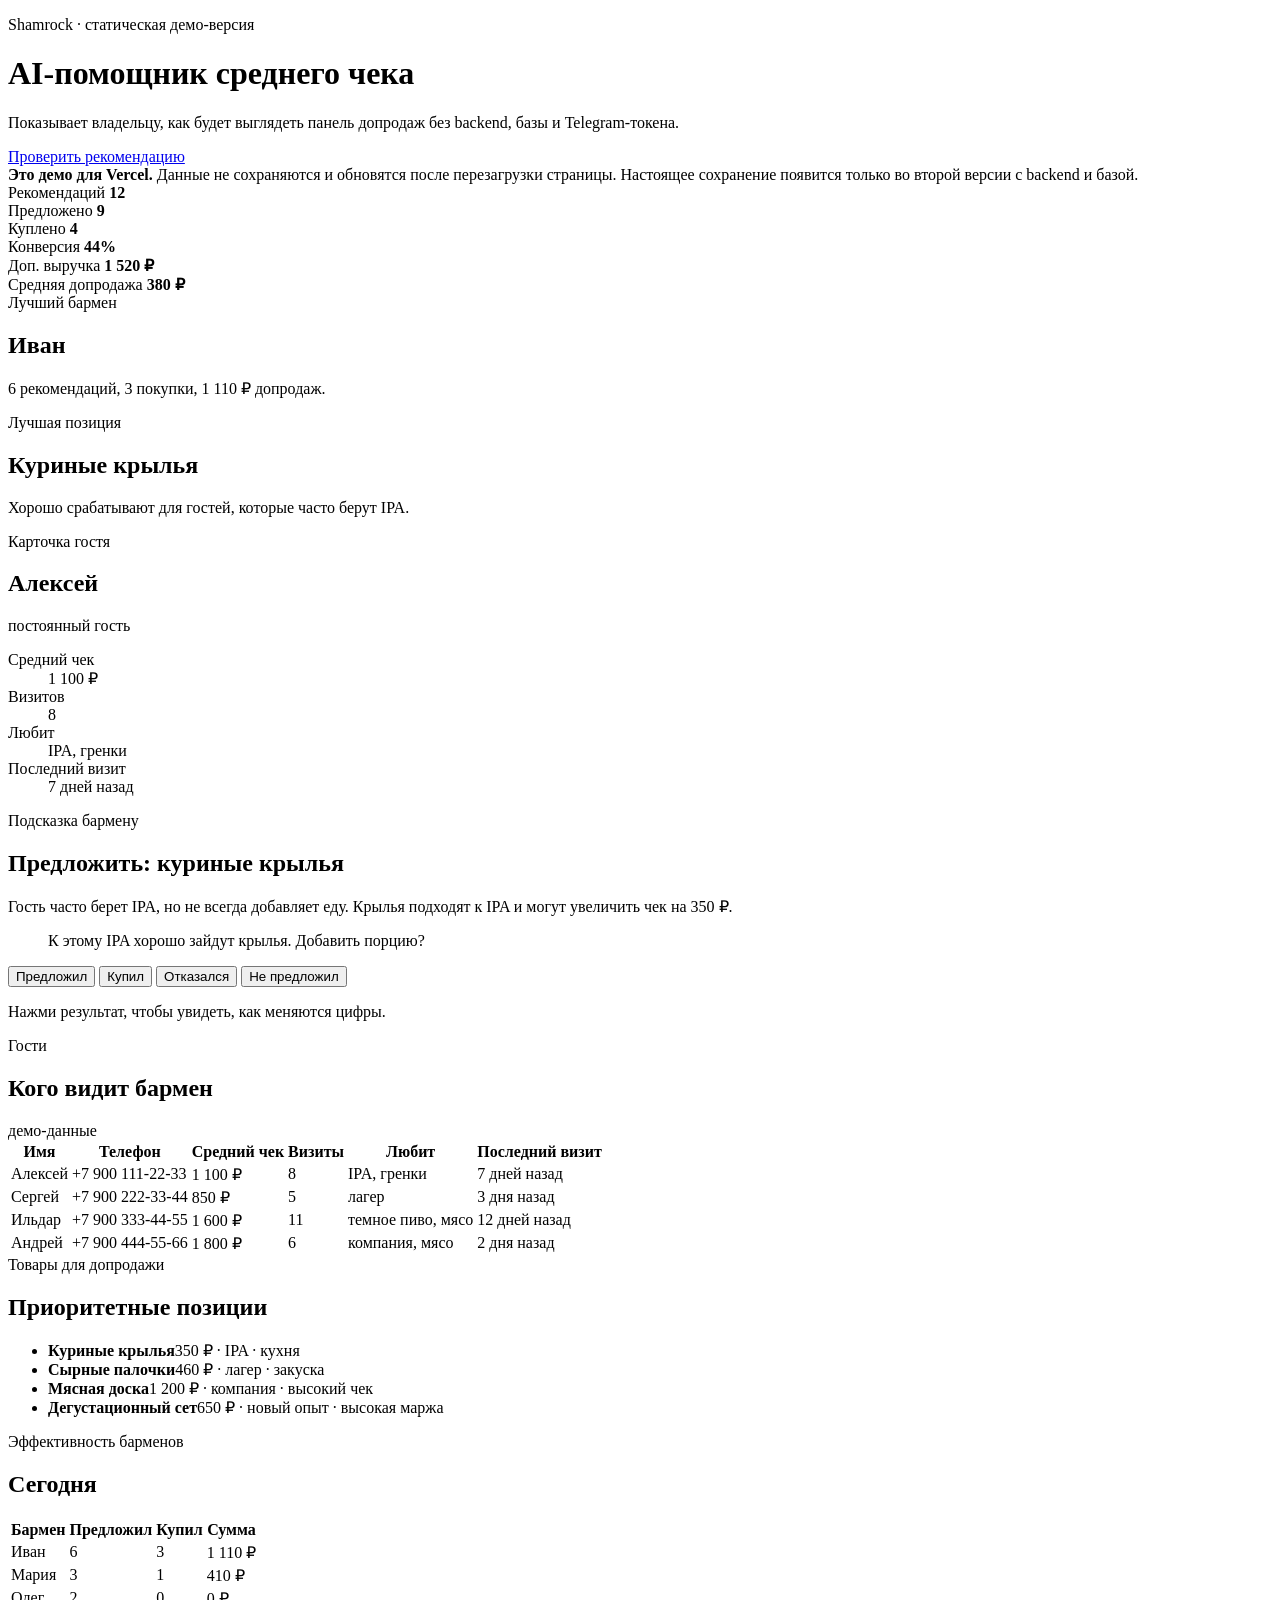
==== index.html @ 9e8e4068 "Add static Shamrock demo page" ====
<!doctype html>
<html lang="ru">
  <head>
    <meta charset="utf-8">
    <meta name="viewport" content="width=device-width, initial-scale=1">
    <title>Shamrock AI Assistant · Demo</title>
    <link rel="stylesheet" href="/assets/static.css">
  </head>
  <body>
    <header class="topbar">
      <div>
        <p class="eyebrow">Shamrock · статическая демо-версия</p>
        <h1>AI-помощник среднего чека</h1>
        <p class="lead">Показывает владельцу, как будет выглядеть панель допродаж без backend, базы и Telegram-токена.</p>
      </div>
      <a class="primary-link" href="#recommendation">Проверить рекомендацию</a>
    </header>

    <main class="shell">
      <section class="notice">
        <strong>Это демо для Vercel.</strong>
        Данные не сохраняются и обновятся после перезагрузки страницы. Настоящее сохранение появится только во второй версии с backend и базой.
      </section>

      <section class="metrics" aria-label="Показатели за сегодня">
        <article class="metric-card">
          <span>Рекомендаций</span>
          <strong id="metric-total">12</strong>
        </article>
        <article class="metric-card">
          <span>Предложено</span>
          <strong id="metric-offered">9</strong>
        </article>
        <article class="metric-card metric-good">
          <span>Куплено</span>
          <strong id="metric-bought">4</strong>
        </article>
        <article class="metric-card metric-good">
          <span>Конверсия</span>
          <strong id="metric-conversion">44%</strong>
        </article>
        <article class="metric-card metric-good">
          <span>Доп. выручка</span>
          <strong id="metric-revenue">1 520 ₽</strong>
        </article>
        <article class="metric-card">
          <span>Средняя допродажа</span>
          <strong id="metric-average">380 ₽</strong>
        </article>
      </section>

      <section class="grid two">
        <article class="panel">
          <span class="panel-label">Лучший бармен</span>
          <h2>Иван</h2>
          <p>6 рекомендаций, 3 покупки, 1 110 ₽ допродаж.</p>
        </article>
        <article class="panel">
          <span class="panel-label">Лучшая позиция</span>
          <h2>Куриные крылья</h2>
          <p>Хорошо срабатывают для гостей, которые часто берут IPA.</p>
        </article>
      </section>

      <section class="grid two" id="recommendation">
        <article class="panel recommendation-card">
          <div class="card-head">
            <div>
              <span class="panel-label">Карточка гостя</span>
              <h2>Алексей</h2>
            </div>
            <span class="badge">постоянный гость</span>
          </div>
          <dl class="guest-facts">
            <div><dt>Средний чек</dt><dd>1 100 ₽</dd></div>
            <div><dt>Визитов</dt><dd>8</dd></div>
            <div><dt>Любит</dt><dd>IPA, гренки</dd></div>
            <div><dt>Последний визит</dt><dd>7 дней назад</dd></div>
          </dl>
        </article>

        <article class="panel recommendation-card">
          <span class="panel-label">Подсказка бармену</span>
          <h2>Предложить: куриные крылья</h2>
          <p>Гость часто берет IPA, но не всегда добавляет еду. Крылья подходят к IPA и могут увеличить чек на 350 ₽.</p>
          <blockquote>К этому IPA хорошо зайдут крылья. Добавить порцию?</blockquote>
          <div class="result-actions" aria-label="Результат рекомендации">
            <button data-result="offered">Предложил</button>
            <button data-result="bought" data-amount="350">Купил</button>
            <button data-result="rejected">Отказался</button>
            <button data-result="not_offered">Не предложил</button>
          </div>
          <p class="status-line" id="status-line">Нажми результат, чтобы увидеть, как меняются цифры.</p>
        </article>
      </section>

      <section class="panel">
        <div class="section-head">
          <div>
            <span class="panel-label">Гости</span>
            <h2>Кого видит бармен</h2>
          </div>
          <span class="muted">демо-данные</span>
        </div>
        <div class="table-wrap">
          <table>
            <thead>
              <tr><th>Имя</th><th>Телефон</th><th>Средний чек</th><th>Визиты</th><th>Любит</th><th>Последний визит</th></tr>
            </thead>
            <tbody>
              <tr><td>Алексей</td><td>+7 900 111-22-33</td><td>1 100 ₽</td><td>8</td><td>IPA, гренки</td><td>7 дней назад</td></tr>
              <tr><td>Сергей</td><td>+7 900 222-33-44</td><td>850 ₽</td><td>5</td><td>лагер</td><td>3 дня назад</td></tr>
              <tr><td>Ильдар</td><td>+7 900 333-44-55</td><td>1 600 ₽</td><td>11</td><td>темное пиво, мясо</td><td>12 дней назад</td></tr>
              <tr><td>Андрей</td><td>+7 900 444-55-66</td><td>1 800 ₽</td><td>6</td><td>компания, мясо</td><td>2 дня назад</td></tr>
            </tbody>
          </table>
        </div>
      </section>

      <section class="grid two">
        <article class="panel">
          <span class="panel-label">Товары для допродажи</span>
          <h2>Приоритетные позиции</h2>
          <ul class="list">
            <li><strong>Куриные крылья</strong><span>350 ₽ · IPA · кухня</span></li>
            <li><strong>Сырные палочки</strong><span>460 ₽ · лагер · закуска</span></li>
            <li><strong>Мясная доска</strong><span>1 200 ₽ · компания · высокий чек</span></li>
            <li><strong>Дегустационный сет</strong><span>650 ₽ · новый опыт · высокая маржа</span></li>
          </ul>
        </article>

        <article class="panel">
          <span class="panel-label">Эффективность барменов</span>
          <h2>Сегодня</h2>
          <div class="table-wrap compact">
            <table>
              <thead><tr><th>Бармен</th><th>Предложил</th><th>Купил</th><th>Сумма</th></tr></thead>
              <tbody>
                <tr><td>Иван</td><td>6</td><td>3</td><td>1 110 ₽</td></tr>
                <tr><td>Мария</td><td>3</td><td>1</td><td>410 ₽</td></tr>
                <tr><td>Олег</td><td>2</td><td>0</td><td>0 ₽</td></tr>
              </tbody>
            </table>
          </div>
        </article>
      </section>
    </main>

    <script src="/assets/static-app.js"></script>
  </body>
</html>
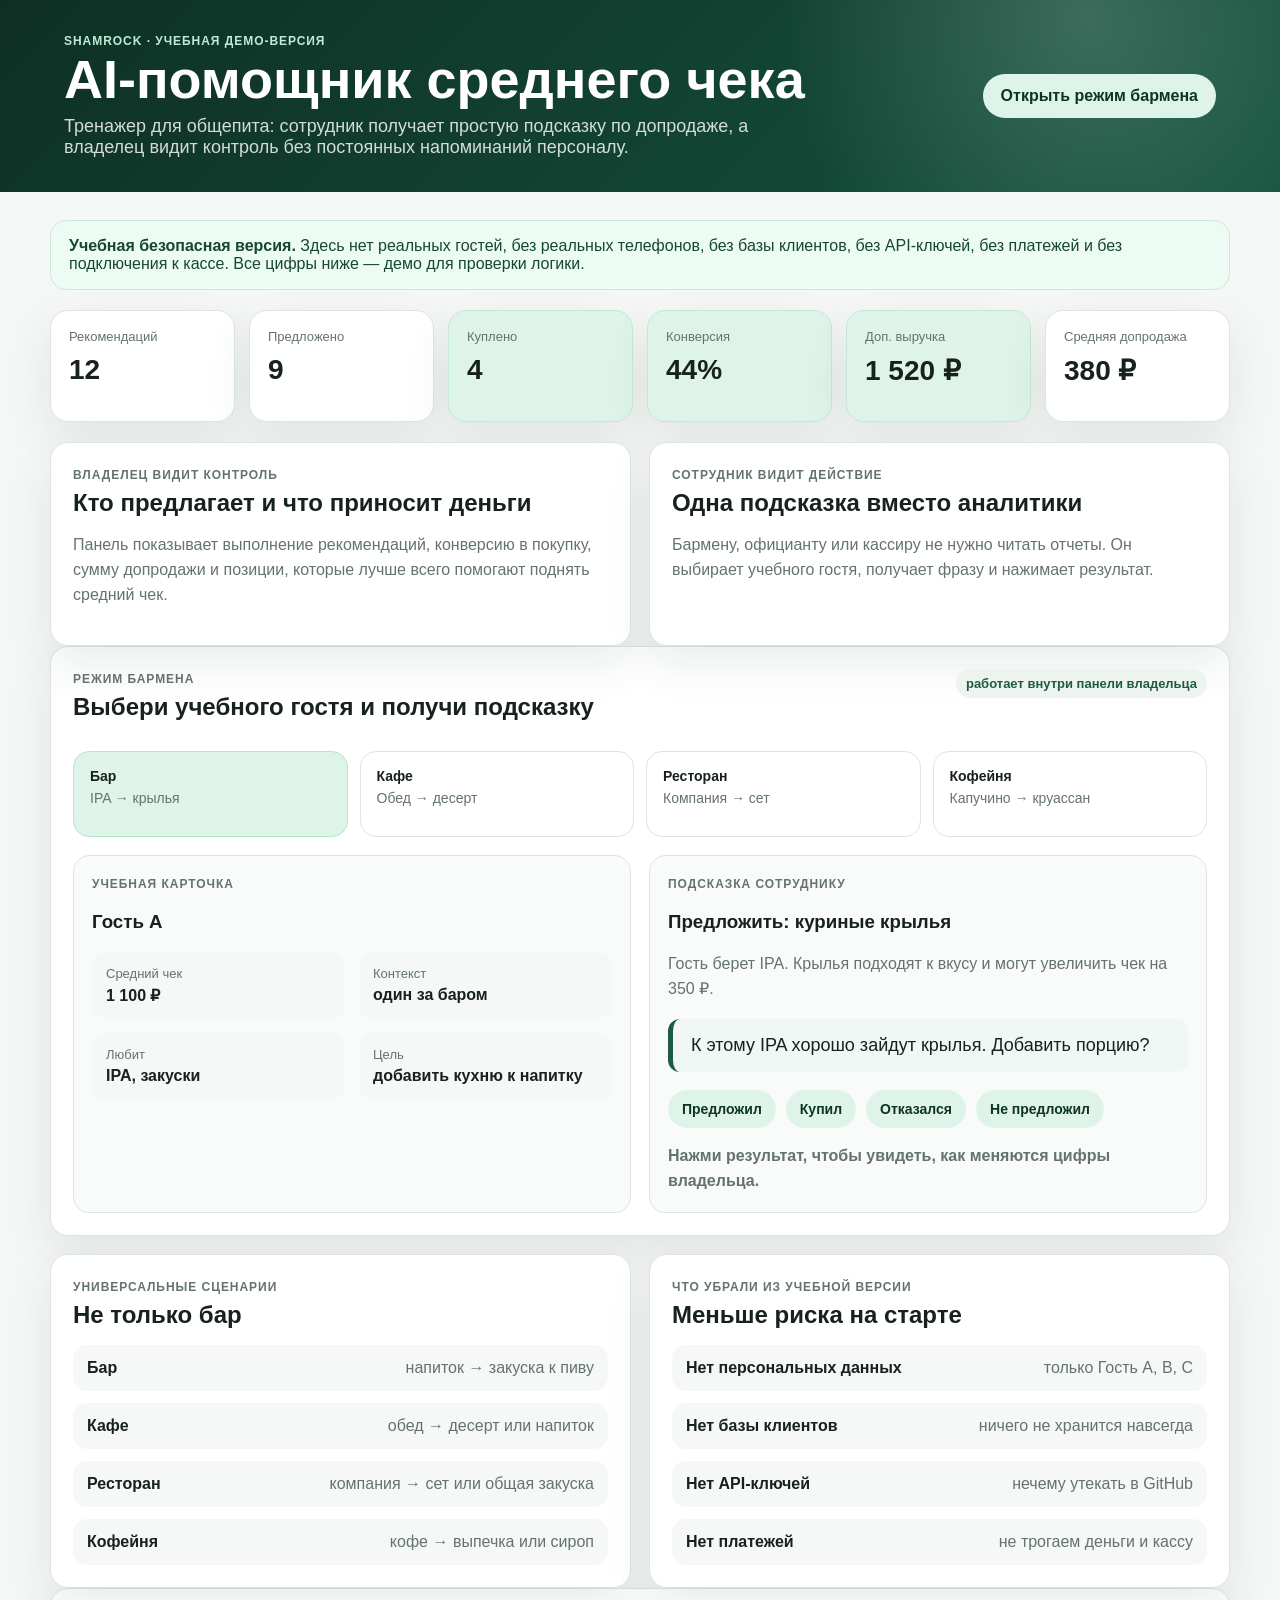
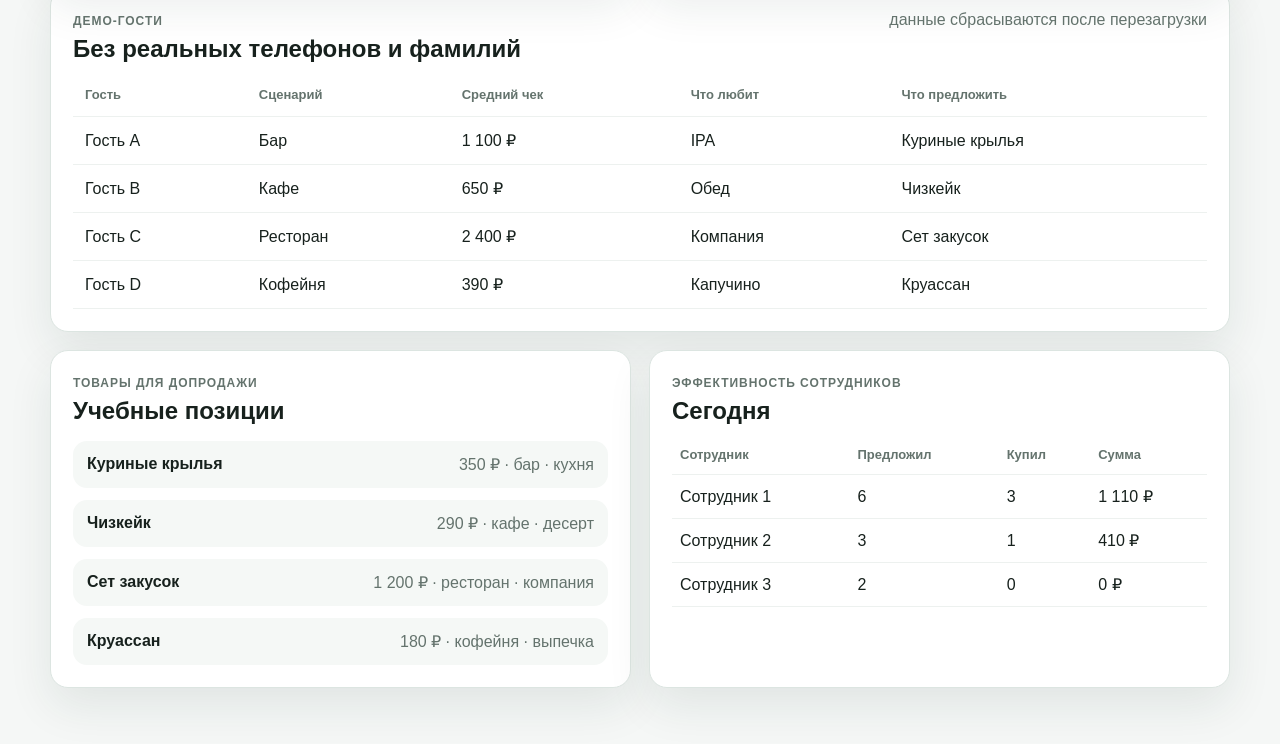
==== commit a5a9d75b: "Update static training demo" ====
--- a/index.html
+++ b/index.html
@@ -9,17 +9,17 @@
   <body>
     <header class="topbar">
       <div>
-        <p class="eyebrow">Shamrock · статическая демо-версия</p>
+        <p class="eyebrow">Shamrock · учебная демо-версия</p>
         <h1>AI-помощник среднего чека</h1>
-        <p class="lead">Показывает владельцу, как будет выглядеть панель допродаж без backend, базы и Telegram-токена.</p>
+        <p class="lead">Тренажер для общепита: сотрудник получает простую подсказку по допродаже, а владелец видит контроль без постоянных напоминаний персоналу.</p>
       </div>
-      <a class="primary-link" href="#recommendation">Проверить рекомендацию</a>
+      <a class="primary-link" href="#bartender-mode">Открыть режим бармена</a>
     </header>
 
     <main class="shell">
       <section class="notice">
-        <strong>Это демо для Vercel.</strong>
-        Данные не сохраняются и обновятся после перезагрузки страницы. Настоящее сохранение появится только во второй версии с backend и базой.
+        <strong>Учебная безопасная версия.</strong>
+        Здесь нет реальных гостей, без реальных телефонов, без базы клиентов, без API-ключей, без платежей и без подключения к кассе. Все цифры ниже — демо для проверки логики.
       </section>
 
       <section class="metrics" aria-label="Показатели за сегодня">
@@ -51,67 +51,115 @@
 
       <section class="grid two">
         <article class="panel">
-          <span class="panel-label">Лучший бармен</span>
-          <h2>Иван</h2>
-          <p>6 рекомендаций, 3 покупки, 1 110 ₽ допродаж.</p>
+          <span class="panel-label">Владелец видит контроль</span>
+          <h2>Кто предлагает и что приносит деньги</h2>
+          <p>Панель показывает выполнение рекомендаций, конверсию в покупку, сумму допродажи и позиции, которые лучше всего помогают поднять средний чек.</p>
         </article>
         <article class="panel">
-          <span class="panel-label">Лучшая позиция</span>
-          <h2>Куриные крылья</h2>
-          <p>Хорошо срабатывают для гостей, которые часто берут IPA.</p>
+          <span class="panel-label">Сотрудник видит действие</span>
+          <h2>Одна подсказка вместо аналитики</h2>
+          <p>Бармену, официанту или кассиру не нужно читать отчеты. Он выбирает учебного гостя, получает фразу и нажимает результат.</p>
         </article>
       </section>
 
-      <section class="grid two" id="recommendation">
-        <article class="panel recommendation-card">
-          <div class="card-head">
-            <div>
-              <span class="panel-label">Карточка гостя</span>
-              <h2>Алексей</h2>
+      <section class="panel" id="bartender-mode">
+        <div class="section-head">
+          <div>
+            <span class="panel-label">Режим бармена</span>
+            <h2>Выбери учебного гостя и получи подсказку</h2>
+          </div>
+          <span class="badge">работает внутри панели владельца</span>
+        </div>
+
+        <div class="scenario-grid" aria-label="Учебные сценарии общепита">
+          <button class="scenario-card is-active" data-scenario="bar">
+            <strong>Бар</strong>
+            <span>IPA → крылья</span>
+          </button>
+          <button class="scenario-card" data-scenario="cafe">
+            <strong>Кафе</strong>
+            <span>Обед → десерт</span>
+          </button>
+          <button class="scenario-card" data-scenario="restaurant">
+            <strong>Ресторан</strong>
+            <span>Компания → сет</span>
+          </button>
+          <button class="scenario-card" data-scenario="coffee">
+            <strong>Кофейня</strong>
+            <span>Капучино → круассан</span>
+          </button>
+        </div>
+
+        <div class="grid two recommendation-grid">
+          <article class="subpanel">
+            <span class="panel-label">Учебная карточка</span>
+            <h3 id="guest-name">Гость A</h3>
+            <dl class="guest-facts">
+              <div><dt>Средний чек</dt><dd id="guest-average">1 100 ₽</dd></div>
+              <div><dt>Контекст</dt><dd id="guest-context">один за баром</dd></div>
+              <div><dt>Любит</dt><dd id="guest-likes">IPA, закуски</dd></div>
+              <div><dt>Цель</dt><dd id="guest-goal">добавить кухню к напитку</dd></div>
+            </dl>
+          </article>
+
+          <article class="subpanel">
+            <span class="panel-label">Подсказка сотруднику</span>
+            <h3 id="recommendation-title">Предложить: куриные крылья</h3>
+            <p id="recommendation-reason">Гость берет IPA. Крылья подходят к вкусу и могут увеличить чек на 350 ₽.</p>
+            <blockquote id="recommendation-phrase">К этому IPA хорошо зайдут крылья. Добавить порцию?</blockquote>
+            <div class="result-actions" aria-label="Результат рекомендации">
+              <button data-result="offered">Предложил</button>
+              <button data-result="bought" data-amount="350" id="bought-button">Купил</button>
+              <button data-result="rejected">Отказался</button>
+              <button data-result="not_offered">Не предложил</button>
             </div>
-            <span class="badge">постоянный гость</span>
-          </div>
-          <dl class="guest-facts">
-            <div><dt>Средний чек</dt><dd>1 100 ₽</dd></div>
-            <div><dt>Визитов</dt><dd>8</dd></div>
-            <div><dt>Любит</dt><dd>IPA, гренки</dd></div>
-            <div><dt>Последний визит</dt><dd>7 дней назад</dd></div>
-          </dl>
+            <p class="status-line" id="status-line">Нажми результат, чтобы увидеть, как меняются цифры владельца.</p>
+          </article>
+        </div>
+      </section>
+
+      <section class="grid two">
+        <article class="panel">
+          <span class="panel-label">Универсальные сценарии</span>
+          <h2>Не только бар</h2>
+          <ul class="list">
+            <li><strong>Бар</strong><span>напиток → закуска к пиву</span></li>
+            <li><strong>Кафе</strong><span>обед → десерт или напиток</span></li>
+            <li><strong>Ресторан</strong><span>компания → сет или общая закуска</span></li>
+            <li><strong>Кофейня</strong><span>кофе → выпечка или сироп</span></li>
+          </ul>
         </article>
 
-        <article class="panel recommendation-card">
-          <span class="panel-label">Подсказка бармену</span>
-          <h2>Предложить: куриные крылья</h2>
-          <p>Гость часто берет IPA, но не всегда добавляет еду. Крылья подходят к IPA и могут увеличить чек на 350 ₽.</p>
-          <blockquote>К этому IPA хорошо зайдут крылья. Добавить порцию?</blockquote>
-          <div class="result-actions" aria-label="Результат рекомендации">
-            <button data-result="offered">Предложил</button>
-            <button data-result="bought" data-amount="350">Купил</button>
-            <button data-result="rejected">Отказался</button>
-            <button data-result="not_offered">Не предложил</button>
-          </div>
-          <p class="status-line" id="status-line">Нажми результат, чтобы увидеть, как меняются цифры.</p>
+        <article class="panel">
+          <span class="panel-label">Что убрали из учебной версии</span>
+          <h2>Меньше риска на старте</h2>
+          <ul class="list">
+            <li><strong>Нет персональных данных</strong><span>только Гость A, B, C</span></li>
+            <li><strong>Нет базы клиентов</strong><span>ничего не хранится навсегда</span></li>
+            <li><strong>Нет API-ключей</strong><span>нечему утекать в GitHub</span></li>
+            <li><strong>Нет платежей</strong><span>не трогаем деньги и кассу</span></li>
+          </ul>
         </article>
       </section>
 
       <section class="panel">
         <div class="section-head">
           <div>
-            <span class="panel-label">Гости</span>
-            <h2>Кого видит бармен</h2>
+            <span class="panel-label">Демо-гости</span>
+            <h2>Без реальных телефонов и фамилий</h2>
           </div>
-          <span class="muted">демо-данные</span>
+          <span class="muted">данные сбрасываются после перезагрузки</span>
         </div>
         <div class="table-wrap">
           <table>
             <thead>
-              <tr><th>Имя</th><th>Телефон</th><th>Средний чек</th><th>Визиты</th><th>Любит</th><th>Последний визит</th></tr>
+              <tr><th>Гость</th><th>Сценарий</th><th>Средний чек</th><th>Что любит</th><th>Что предложить</th></tr>
             </thead>
             <tbody>
-              <tr><td>Алексей</td><td>+7 900 111-22-33</td><td>1 100 ₽</td><td>8</td><td>IPA, гренки</td><td>7 дней назад</td></tr>
-              <tr><td>Сергей</td><td>+7 900 222-33-44</td><td>850 ₽</td><td>5</td><td>лагер</td><td>3 дня назад</td></tr>
-              <tr><td>Ильдар</td><td>+7 900 333-44-55</td><td>1 600 ₽</td><td>11</td><td>темное пиво, мясо</td><td>12 дней назад</td></tr>
-              <tr><td>Андрей</td><td>+7 900 444-55-66</td><td>1 800 ₽</td><td>6</td><td>компания, мясо</td><td>2 дня назад</td></tr>
+              <tr><td>Гость A</td><td>Бар</td><td>1 100 ₽</td><td>IPA</td><td>Куриные крылья</td></tr>
+              <tr><td>Гость B</td><td>Кафе</td><td>650 ₽</td><td>Обед</td><td>Чизкейк</td></tr>
+              <tr><td>Гость C</td><td>Ресторан</td><td>2 400 ₽</td><td>Компания</td><td>Сет закусок</td></tr>
+              <tr><td>Гость D</td><td>Кофейня</td><td>390 ₽</td><td>Капучино</td><td>Круассан</td></tr>
             </tbody>
           </table>
         </div>
@@ -120,25 +168,25 @@
       <section class="grid two">
         <article class="panel">
           <span class="panel-label">Товары для допродажи</span>
-          <h2>Приоритетные позиции</h2>
+          <h2>Учебные позиции</h2>
           <ul class="list">
-            <li><strong>Куриные крылья</strong><span>350 ₽ · IPA · кухня</span></li>
-            <li><strong>Сырные палочки</strong><span>460 ₽ · лагер · закуска</span></li>
-            <li><strong>Мясная доска</strong><span>1 200 ₽ · компания · высокий чек</span></li>
-            <li><strong>Дегустационный сет</strong><span>650 ₽ · новый опыт · высокая маржа</span></li>
+            <li><strong>Куриные крылья</strong><span>350 ₽ · бар · кухня</span></li>
+            <li><strong>Чизкейк</strong><span>290 ₽ · кафе · десерт</span></li>
+            <li><strong>Сет закусок</strong><span>1 200 ₽ · ресторан · компания</span></li>
+            <li><strong>Круассан</strong><span>180 ₽ · кофейня · выпечка</span></li>
           </ul>
         </article>
 
         <article class="panel">
-          <span class="panel-label">Эффективность барменов</span>
+          <span class="panel-label">Эффективность сотрудников</span>
           <h2>Сегодня</h2>
           <div class="table-wrap compact">
             <table>
-              <thead><tr><th>Бармен</th><th>Предложил</th><th>Купил</th><th>Сумма</th></tr></thead>
+              <thead><tr><th>Сотрудник</th><th>Предложил</th><th>Купил</th><th>Сумма</th></tr></thead>
               <tbody>
-                <tr><td>Иван</td><td>6</td><td>3</td><td>1 110 ₽</td></tr>
-                <tr><td>Мария</td><td>3</td><td>1</td><td>410 ₽</td></tr>
-                <tr><td>Олег</td><td>2</td><td>0</td><td>0 ₽</td></tr>
+                <tr><td>Сотрудник 1</td><td>6</td><td>3</td><td>1 110 ₽</td></tr>
+                <tr><td>Сотрудник 2</td><td>3</td><td>1</td><td>410 ₽</td></tr>
+                <tr><td>Сотрудник 3</td><td>2</td><td>0</td><td>0 ₽</td></tr>
               </tbody>
             </table>
           </div>
--- a/assets/static.css
+++ b/assets/static.css
@@ -0,0 +1,352 @@
+:root {
+  --green: #123c2f;
+  --green-2: #1d5b46;
+  --mint: #dff4e9;
+  --ink: #17211d;
+  --muted: #64736d;
+  --line: #dce5e1;
+  --bg: #f5f7f6;
+  --white: #ffffff;
+  --shadow: 0 18px 45px rgba(18, 60, 47, 0.09);
+}
+
+* {
+  box-sizing: border-box;
+}
+
+body {
+  margin: 0;
+  background: var(--bg);
+  color: var(--ink);
+  font-family: Arial, Helvetica, sans-serif;
+}
+
+.topbar {
+  display: flex;
+  align-items: center;
+  justify-content: space-between;
+  gap: 24px;
+  padding: 34px clamp(20px, 5vw, 72px);
+  color: var(--white);
+  background:
+    radial-gradient(circle at 85% 10%, rgba(223, 244, 233, 0.2), transparent 28%),
+    linear-gradient(135deg, #0f2f25, #14533e);
+}
+
+.topbar h1 {
+  margin: 4px 0 10px;
+  font-size: clamp(30px, 5vw, 54px);
+  line-height: 1;
+}
+
+.lead {
+  max-width: 720px;
+  margin: 0;
+  color: rgba(255, 255, 255, 0.82);
+  font-size: 18px;
+}
+
+.eyebrow,
+.panel-label {
+  margin: 0;
+  color: var(--muted);
+  font-size: 12px;
+  font-weight: 700;
+  letter-spacing: 0.08em;
+  text-transform: uppercase;
+}
+
+.topbar .eyebrow {
+  color: #bdebd6;
+}
+
+.primary-link,
+button {
+  border: 0;
+  border-radius: 999px;
+  background: var(--mint);
+  color: #0e3428;
+  cursor: pointer;
+  font-weight: 700;
+  text-decoration: none;
+  white-space: nowrap;
+}
+
+.primary-link {
+  padding: 13px 18px;
+}
+
+.shell {
+  width: min(1180px, calc(100% - 32px));
+  margin: 28px auto 56px;
+}
+
+.notice {
+  padding: 16px 18px;
+  border: 1px solid #c9e8d8;
+  border-radius: 16px;
+  background: #ecfbf3;
+  color: #174732;
+}
+
+.metrics {
+  display: grid;
+  grid-template-columns: repeat(6, minmax(0, 1fr));
+  gap: 14px;
+  margin: 20px 0;
+}
+
+.metric-card,
+.panel {
+  border: 1px solid var(--line);
+  border-radius: 18px;
+  background: var(--white);
+  box-shadow: var(--shadow);
+}
+
+.metric-card {
+  min-height: 112px;
+  padding: 18px;
+}
+
+.metric-card span {
+  display: block;
+  color: var(--muted);
+  font-size: 13px;
+  margin-bottom: 10px;
+}
+
+.metric-card strong {
+  font-size: 28px;
+}
+
+.metric-good {
+  background: var(--mint);
+  border-color: #c4e8d4;
+}
+
+.grid {
+  display: grid;
+  gap: 18px;
+  margin-top: 18px;
+}
+
+.two {
+  grid-template-columns: repeat(2, minmax(0, 1fr));
+}
+
+.panel {
+  padding: 22px;
+}
+
+.subpanel {
+  padding: 18px;
+  border: 1px solid var(--line);
+  border-radius: 16px;
+  background: #f9fbfa;
+}
+
+.panel h2 {
+  margin: 6px 0 10px;
+  font-size: 24px;
+}
+
+.panel p {
+  color: var(--muted);
+  line-height: 1.55;
+}
+
+.card-head,
+.section-head {
+  display: flex;
+  align-items: flex-start;
+  justify-content: space-between;
+  gap: 18px;
+}
+
+.badge {
+  border-radius: 999px;
+  background: #edf4f0;
+  color: #1f5a43;
+  font-size: 13px;
+  font-weight: 700;
+  padding: 7px 10px;
+}
+
+.guest-facts {
+  display: grid;
+  grid-template-columns: repeat(2, minmax(0, 1fr));
+  gap: 14px;
+  margin: 18px 0 0;
+}
+
+.guest-facts div {
+  padding: 14px;
+  border-radius: 14px;
+  background: #f5f8f6;
+}
+
+.guest-facts dt {
+  color: var(--muted);
+  font-size: 13px;
+}
+
+.guest-facts dd {
+  margin: 5px 0 0;
+  font-weight: 700;
+}
+
+blockquote {
+  margin: 18px 0;
+  padding: 16px 18px;
+  border-left: 5px solid var(--green-2);
+  border-radius: 12px;
+  background: #f1f7f4;
+  font-size: 18px;
+}
+
+.result-actions {
+  display: flex;
+  flex-wrap: wrap;
+  gap: 10px;
+}
+
+.scenario-grid {
+  display: grid;
+  grid-template-columns: repeat(4, minmax(0, 1fr));
+  gap: 12px;
+  margin-top: 20px;
+}
+
+button {
+  padding: 11px 14px;
+  font-size: 14px;
+}
+
+.scenario-card {
+  display: grid;
+  gap: 6px;
+  align-content: start;
+  min-height: 86px;
+  padding: 16px;
+  border: 1px solid var(--line);
+  border-radius: 16px;
+  background: #ffffff;
+  color: var(--ink);
+  text-align: left;
+}
+
+.scenario-card span {
+  color: var(--muted);
+  font-weight: 400;
+}
+
+.scenario-card.is-active {
+  background: var(--mint);
+  border-color: #b8e5cd;
+}
+
+.recommendation-grid {
+  margin-top: 18px;
+}
+
+button:hover,
+.primary-link:hover {
+  background: #c8ead8;
+}
+
+.status-line {
+  min-height: 24px;
+  margin-bottom: 0;
+  font-weight: 700;
+}
+
+.table-wrap {
+  overflow-x: auto;
+}
+
+table {
+  width: 100%;
+  border-collapse: collapse;
+}
+
+th,
+td {
+  padding: 14px 12px;
+  border-bottom: 1px solid #edf1ef;
+  text-align: left;
+  white-space: nowrap;
+}
+
+th {
+  color: var(--muted);
+  font-size: 13px;
+}
+
+.compact th,
+.compact td {
+  padding: 12px 8px;
+}
+
+.muted {
+  color: var(--muted);
+}
+
+.list {
+  display: grid;
+  gap: 12px;
+  padding: 0;
+  margin: 16px 0 0;
+  list-style: none;
+}
+
+.list li {
+  display: flex;
+  justify-content: space-between;
+  gap: 16px;
+  padding: 14px;
+  border-radius: 14px;
+  background: #f5f8f6;
+}
+
+.list span {
+  color: var(--muted);
+}
+
+@media (max-width: 980px) {
+  .metrics {
+    grid-template-columns: repeat(3, minmax(0, 1fr));
+  }
+
+  .scenario-grid {
+    grid-template-columns: repeat(2, minmax(0, 1fr));
+  }
+
+  .two {
+    grid-template-columns: 1fr;
+  }
+}
+
+@media (max-width: 680px) {
+  .topbar {
+    align-items: flex-start;
+    flex-direction: column;
+  }
+
+  .metrics,
+  .guest-facts {
+    grid-template-columns: repeat(2, minmax(0, 1fr));
+  }
+
+  .metric-card strong {
+    font-size: 24px;
+  }
+}
+
+@media (max-width: 440px) {
+  .metrics,
+  .guest-facts,
+  .scenario-grid {
+    grid-template-columns: 1fr;
+  }
+}
